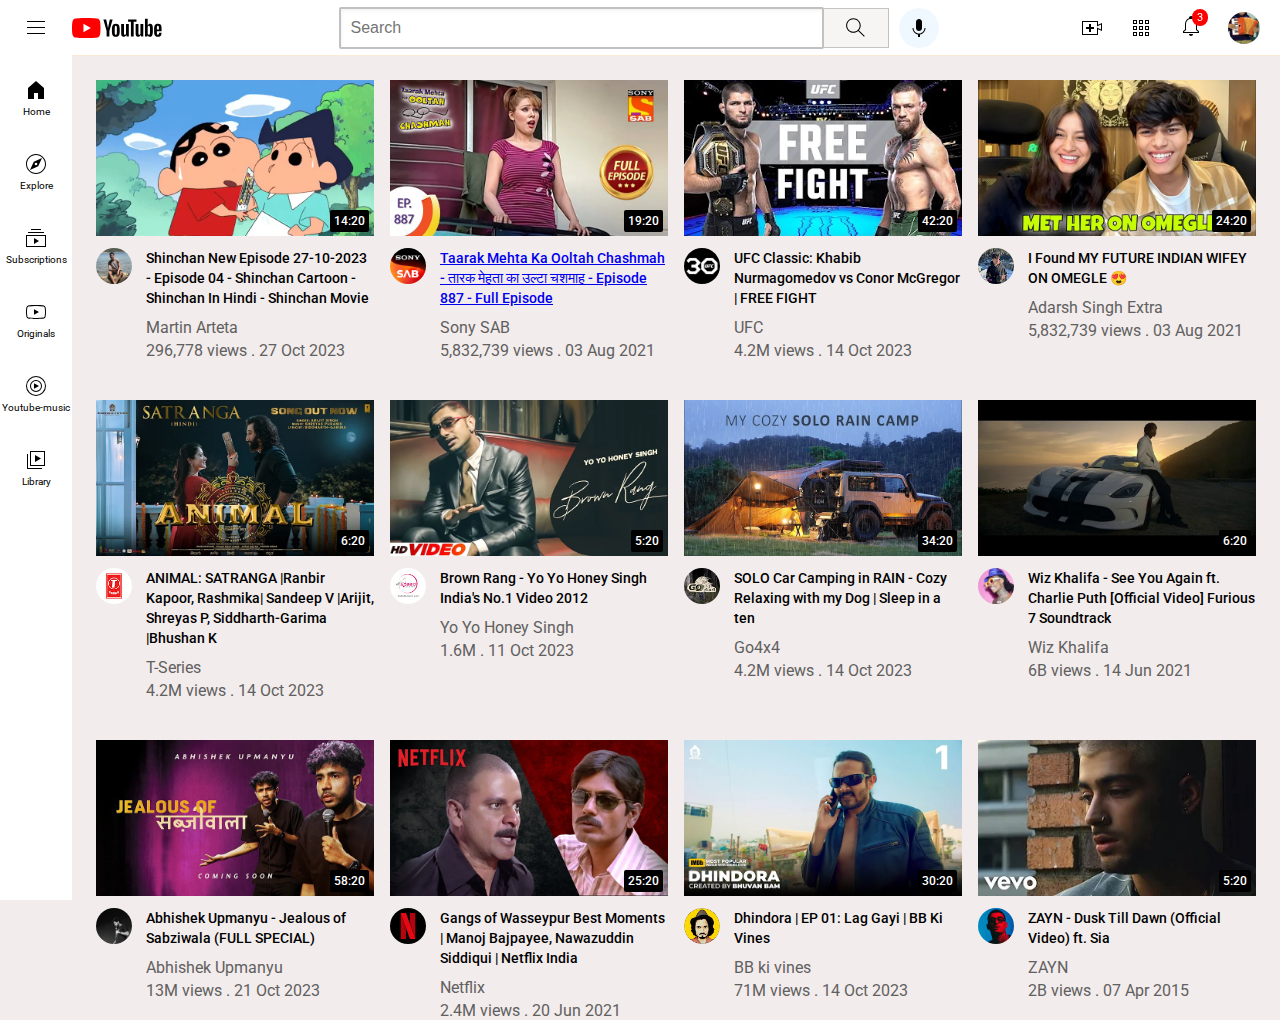
==== index.html @ 8744bdf4 "Update and rename youtube.html to index.html" ====
<!DOCTYPE html>
<html>
<head>
    <title>Youtube.com Clone</title>

    <link rel="preconnect" href="https://fonts.googleapis.com">
<link rel="preconnect" href="https://fonts.gstatic.com" crossorigin>
<link href="https://fonts.googleapis.com/css2?family=Roboto:wght@400;500;700&display=swap" rel="stylesheet">

<link rel="stylesheet" href="styles/general.css">
<link rel="stylesheet" href="styles/header.css">
<link rel="stylesheet" href="styles/video.css">
<link rel="stylesheet" href="styles/sidebar.css">

</head>
<body>

    <div class="header">
        <div class="left-section">
            <img class="hamburger-menu"src="icons/hamburger-menu.svg">
        <img class="youtube-logo"src="icons/youtube-logo.svg">  </div>
        <div class="middle-section"><input class= "search-bar"type="text" placeholder="Search">
            
         <button class="search-button"><img class="search-icon"src="icons/search.svg">
        <div class="tooltip">Search</div>
        </button>
         <button class="voice-search-button"><img class="voice-search-icon" src="icons/voice-search-icon.svg">
            
     
        </button>
        
        </div>
        <div class="right-section">
            <div class="upload-icon-container">
            <img class="upload-icon" src="icons/upload.svg">
            <div class="tooltrip">Create</div>
            </div>
            <img class="youtube-apps-icon" src="icons/youtube-apps.svg">
            <div class="notification-icon-container">
            <img class="notifications-icon" src="icons/notifications.svg">
            <div class="notification-count">3</div>
        </div>
            <img class="my-channel-icon" src="Profiles/profile_3.jpg">
        </div>
        
    </div>
    <div class="side-bar">
      <div class="sidebar-link"><img src="icons/home.svg">
                  <div>
                    Home</div>
                  </div>
      <div class="sidebar-link"><img src="icons/explore.svg">
        <div>
            Explore</div>
          </div>
      <div class="sidebar-link"><img src="icons/subscriptions.svg">
        <div>
            Subscriptions</div>
          </div>
      <div class="sidebar-link"><img src="icons/originals.svg">
        <div>
            Originals</div>
          </div>
      <div class="sidebar-link"><img src="icons/youtube-music.svg">
        <div>
             Youtube-music
            </div>
          </div>
      <div class="sidebar-link"><img src="icons/library.svg">
        <div>
            Library
        </div>
          </div></div>
    </div>
    
    <div class="video-grid"> 
        <div class="video-preview">
        <div class="thumbnail-row">
            <img class="thumbnail" src="thumbnails/thumbnail-1.webp">
            <div class="video-time">14:20</div>
        </div>
        <div class="video-info-grid"> 
            <div class="channel-picture">
                <img class="profile-picture" src="Profiles/profile_1.jpg">
            </div>
            <div class="video-info">  <p class ="video-title">Shinchan New Episode 27-10-2023 - Episode 04 - Shinchan Cartoon - Shinchan In Hindi - Shinchan Movie</p>
                <p class="video-author">Martin Arteta</p>
                <p class="video-stats">296,778 views . 27 Oct 2023</p>
            </div>
            
          
        </div>
    </div>
    
    
    <div class="video-preview">
        <div class="thumbnail-row">
        <img class="thumbnail" src="thumbnails/thumbnail-2.webp">
        <div class="video-time">19:20</div>
    </div>
    
    <div class="video-info-grid"> 
    <div class="channel-picture">
        <img class="profile-picture" src="Profiles/profile_2.jpg">
       
    </div>
    <div class="video-info">  <p class ="video-title"> <a href="https://www.youtube.com/watch?v=9l6OO-FsqNo&ab_channel=SonySAB " target="_blank">Taarak Mehta Ka Ooltah Chashmah - तारक मेहता का उल्टा चशमाह - Episode 887 - Full Episode</a></p>
        <p class="video-author">Sony SAB</p>
        <p class="video-stats">5,832,739 views . 03 Aug 2021</p>
      </div>
     </div>
    </div>
    
    <div class="video-preview">
        <div class="thumbnail-row">
            <img class="thumbnail" src="thumbnails/thumbnail-5.webp">
            <div class="video-time">42:20</div>
        </div>
        <div class="video-info-grid"> 
            <div class="channel-picture">
                <img class="profile-picture" src="Profiles/profile_5.jpg">
                
            </div>
            <div class="video-info">  <p class ="video-title">UFC Classic: Khabib Nurmagomedov vs Conor McGregor | FREE FIGHT</p>
                <p class="video-author">UFC</p>
                <p class="video-stats">4.2M views . 14 Oct 2023</p>
            </div>
            
          
        </div>
    </div>

    <div class="video-preview">
        <div class="thumbnail-row">
        <img class="thumbnail" src="thumbnails/thumbnail-12.webp">
        <div class="video-time">24:20</div>
    </div>
    
    <div class="video-info-grid"> 
    <div class="channel-picture">
        <img class="profile-picture" src="Profiles/profile_12.jpg">
       
    </div>
    <div class="video-info">  <p class ="video-title">I Found MY FUTURE INDIAN WIFEY ON OMEGLE 😍</p>
        <p class="video-author">Adarsh Singh Extra</p>
        <p class="video-stats">5,832,739 views . 03 Aug 2021</p>
      </div>
     </div>
    </div>

    <div class="video-preview">
        <div class="thumbnail-row">
            <img class="thumbnail" src="thumbnails/thumbnail-14.webp">
            <div class="video-time">6:20</div>
        </div>
        <div class="video-info-grid"> 
            <div class="channel-picture">
                <img class="profile-picture" src="Profiles/profile_14.jpg">
                
            </div>
            <div class="video-info">  <p class ="video-title">ANIMAL: SATRANGA |Ranbir Kapoor, Rashmika| Sandeep V |Arijit, Shreyas P, Siddharth-Garima |Bhushan K</p>
                <p class="video-author">T-Series</p>
                <p class="video-stats">4.2M views . 14 Oct 2023</p>
            </div>
             
          
        </div>
    </div>
    
    <div class="video-preview">
        <div class="thumbnail-row">
        <img class="thumbnail" src="thumbnails/thumbnail-11.webp">
        <div class="video-time">5:20</div>
       
    </div>
    <div class="video-info-grid"> 
    <div class="channel-picture">
        <img class="profile-picture" src="Profiles/profile_11.jpg">
   
    </div>
    <div class="video-info">  <p class ="video-title">Brown Rang - Yo Yo Honey Singh India's No.1 Video 2012</p>
        <p class="video-author">Yo Yo Honey Singh </p>
        <p class="video-stats">1.6M . 11 Oct 2023</p>
      </div>
     </div>
    </div>
    <div class="video-preview">
        <div class="thumbnail-row">
            <img class="thumbnail" src="thumbnails/thumbnail-13.webp">
            <div class="video-time">34:20</div>
        </div>
        <div class="video-info-grid"> 
            <div class="channel-picture">
                <img class="profile-picture" src="Profiles/profile_13.jpg">
                
            </div>
            <div class="video-info">  <p class ="video-title">SOLO Car Camping in RAIN - Cozy Relaxing with my Dog | Sleep in a ten</p>
                <p class="video-author">Go4x4</p>
                <p class="video-stats">4.2M views . 14 Oct 2023</p>
            </div>
            
          
        </div>
    </div>
    
    
    <div class="video-preview">
        <div class="thumbnail-row">
            <img class="thumbnail" src="thumbnails/thumbnail-6.webp">
            <div class="video-time">6:20</div>
        </div>
        <div class="video-info-grid"> 
            <div class="channel-picture">
                <img class="profile-picture" src="Profiles/profile_6.jpg">
            </div>
            <div class="video-info">  <p class ="video-title">Wiz Khalifa - See You Again ft. Charlie Puth [Official Video] Furious 7 Soundtrack</p>
                <p class="video-author">Wiz Khalifa </p>
                <p class="video-stats">6B views . 14 Jun 2021</p>
            </div>
            
          
        </div>
    </div>
    <div class="video-preview">
        <div class="thumbnail-row">
            <img class="thumbnail" src="thumbnails/thumbnail-7.webp">
            <div class="video-time">58:20</div>
        </div>
        <div class="video-info-grid"> 
            <div class="channel-picture">
                <img class="profile-picture" src="Profiles/profile_7.jpg">
                
            </div>
            <div class="video-info">  <p class ="video-title">Abhishek Upmanyu - Jealous of Sabziwala (FULL SPECIAL)</p>
                <p class="video-author">Abhishek Upmanyu</p>
                <p class="video-stats">13M views . 21 Oct 2023</p>
            </div>
            
          
        </div>
    </div>
    <div class="video-preview">
        <div class="thumbnail-row">
            <img class="thumbnail" src="thumbnails/thumbnail-8.webp">
            <div class="video-time">25:20</div>
        </div>
        <div class="video-info-grid"> 
            <div class="channel-picture">
                <img class="profile-picture" src="Profiles/profile_8.jpg">
            </div>
            <div class="video-info">  <p class ="video-title">Gangs of Wasseypur Best Moments | Manoj Bajpayee, Nawazuddin Siddiqui | Netflix India</p>
                <p class="video-author">Netflix</p>
                <p class="video-stats">2.4M views . 20 Jun 2021</p>
            </div>
        </div>
    </div>
    <div class="video-preview">
        <div class="thumbnail-row">
            <img class="thumbnail" src="thumbnails/thumbnail-9.webp">
            <div class="video-time">30:20</div>
        </div>
        <div class="video-info-grid"> 
            <div class="channel-picture">
                <img class="profile-picture" src="Profiles/profile_9.jpg">
                
            </div>
            <div class="video-info">  <p class ="video-title">Dhindora | EP 01: Lag Gayi | BB Ki Vines</p>
                <p class="video-author">BB ki vines</p>
                <p class="video-stats">71M views . 14 Oct 2023</p>
            </div>
            
          
        </div>
    </div>
    
    
    <div class="video-preview">
        <div class="thumbnail-row">
        <img class="thumbnail" src="thumbnails/thumbnail-10.webp">
        <div class="video-time">5:20</div>
    </div>
    <div class="video-info-grid"> 
    <div class="channel-picture">
        <img class="profile-picture" src="Profiles/profile_10.jpg">
    </div>
    <div class="video-info">  <p class ="video-title">ZAYN - Dusk Till Dawn (Official Video) ft. Sia</p>
        <p class="video-author">ZAYN </p>
        <p class="video-stats">2B views . 07 Apr 2015</p>
      </div>
     </div>
    </div>
</div>
   



</body>

</html>
---- styles/general.css ----
p{
   
    margin-top:0;
    margin-bottom:0;
 } 

 body{
   font-family:Roboto,Arial;
    margin:0;
    padding-top:80px;
    padding-left:96px;
    padding-right:24px;
    background-color: rgb(243, 236, 236);
 }
---- styles/header.css ----
.header{
    height: 55px;
    display:flex;
    flex-direction:row;
    justify-content:space-between;

    position:fixed;
    top:0;
    left:0;
    right:0;
    z-index:100;




    background-color:white;
    border-bottom-width:1px;
    border-bottom-style:solid;
    border-bottom-color:antiquewhite;

}

.left-section{
 
   
    display:flex;
    align-items: center;
}
.hamburger-menu{
    height:24px;

    margin-left:24px;
    margin-right:24px
}
.youtube-logo{
    height:20px;
}

.middle-section{
    flex:1;
    margin-left:70px;
    margin-right:35px;
    max-width:600px;
    display:flex;
    align-items:center;
}

.search-bar{
    flex:1;
    height:36px;
    padding-left:10px;
    font-size:16px;
    border-style:solid;
    border-color:rgb(192,192,192);
    border-radius:2px;
    box-shadow:inset 1px 2px 3px rgba(0,0,0,0.05);
    width:0;
}
.search-bar::placeholder{
   
    font-size:16px;
}

.right-section{
    margin-right:20px;
    width:180px;
    display:flex;
    align-items:center;
    justify-content: space-between;
    flex-shrink:0;

}
.search-button{
    height:40px;
    width:66px;
    background-color: rgb(247, 244, 244);
    border-width:1px;
    border-style:solid;
    border-color:rgb(194, 194, 194);
    margin-left:-1px;
    margin-right:10px;
    
}
.search-button,.voice-search-button,.upload-icon-container {
    display:flex;
    justify-content:center;
    align-items:center;
    position:relative;

}

.search-button .tooltip, .voice-search-button:hover .tooltip, .upload-icon-container .tooltrip{
    position:absolute;
    background-color: grey;
    color:white;
    padding-top:4px;
    padding-bottom:4px ;
    padding-right:8px ;
    padding-left: 8px;
    border-radius:2px;
    font-size:12px;
    bottom:-30px;
    opacity:0;
    transition:opacity 0.15s;
    pointer-events: none;
    white-space:nowrap;



}
.search-button:hover .tooltip,.voice-search-button:hover .tooltip ,.upload-icon-container:hover .tooltrip{
    opacity: 1;
}

.voice-search-button{
    height:40px;
    width:40px;
    border-radius: 20px;
    border:none;
    background-color:aliceblue;

}
.voice-search-icon{
    height:24px;
   
}

.search-icon{
    height:25px;
  
}

.upload-icon{
    height:24px;
}
.youtube-apps-icon{
 height:24px;
}

.notifications-icon{
 height:24px;

}
.notification-icon-container{
    position: relative;
}
.notification-count{
    position:absolute;
    top:-5px;
    right:-5px;
    background-color:red;
    color:white;
    font-family:Roboto,Arial;
    font-size:11px;
    padding-left:5px;
    padding-right:5px;
    padding-top:2px;
    padding-bottom:2px;
    border-radius:10px;
}
.my-channel-icon{
    height:32px;
    border-radius:16px;
}
---- styles/video.css ----
.thumbnail{
        width:100%;
        
    }

   

      
        .video-info-grid{
        display:grid;
         grid-template-columns:50px 1fr;
        }

     
       .profile-picture{
        width:36px;
        border-radius:50px;
        }

      .video-title{
        margin-top:0px;
        font-size:14px;
        font-weight:500;
        line-height:20px;
        margin-bottom:10px
      }

      .thumbnail-row{
        margin-bottom: 8px;
        position: relative;
      }
      .video-author,.video-stats{
        font: size 12px;
        color:rgb(96,96,96);
      }
     .video-author{
        margin-bottom:4px;
     }

    .video-grid{
        display:grid;
        grid-template-columns: 1fr 1fr 1fr;
        column-gap:16px;
        row-gap:40px;
    }
@media(max-width:750px){
.video-grid{
  grid-template-columns:1fr 1fr;
}
}
@media(min-width:751px) and(max-width:999px)
{
  .video-grid{
    grid-template-columns:1fr 1fr 1fr;
  }
}

@media(min-width:1000px){
  .video-grid{
    grid-template-columns: 1fr 1fr 1fr 1fr;
  }
}
    .video-time{
     
      font-size:12px;
      font-weight:500;
      padding-left:4px;
      padding-right:4px;
      padding-top:4px;
      padding-bottom:4px;
      border-radius:2px;
      background-color:black;
      color:white;
      position: absolute;
      bottom:8px;
      right:5px;
    }
---- styles/sidebar.css ----
.side-bar{
    position:fixed;
    left:0px;
    bottom:0;
    top:55px;
    background-color:white;
    width:72px;
    z-index:200;
    padding-top:5px
}
.sidebar-link{
    height:74px;
    display:flex;
    justify-content:center;
    align-items:center;
    flex-direction:column;
    cursor: pointer;


   
}
.sidebar-link:hover{
    background-color:rgb(186, 224, 236);

}

.sidebar-link img{
    height:24px;
    margin-bottom:4px

}
.sidebar-link div{
    font-family:Roboto,Arial;
    font-size:10px;

}
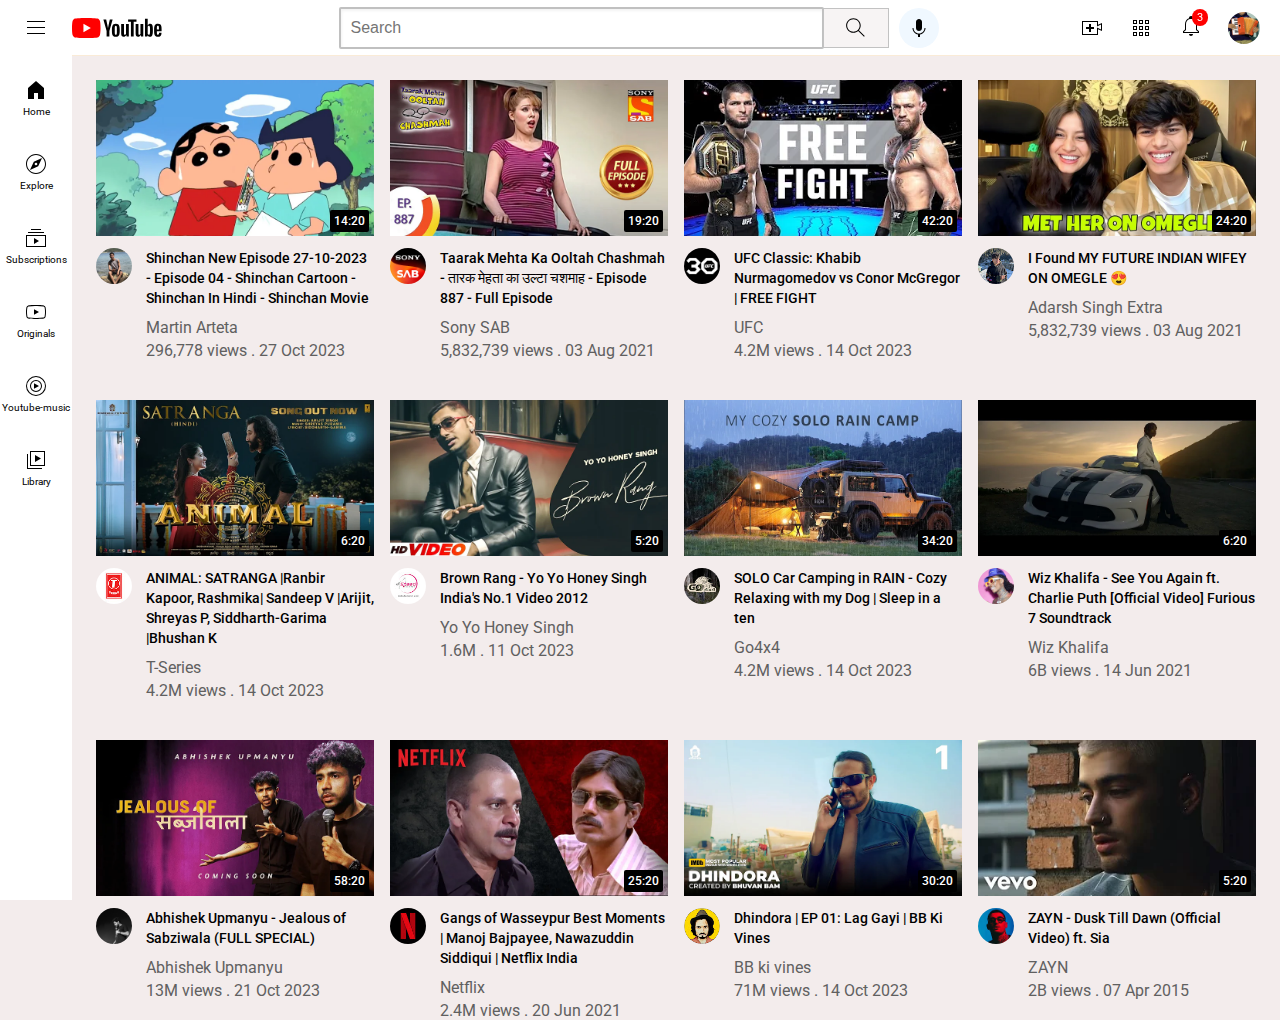
==== commit dea3e8bd: "Update index.html" ====
--- a/index.html
+++ b/index.html
@@ -104,7 +104,7 @@
         <img class="profile-picture" src="Profiles/profile_2.jpg">
        
     </div>
-    <div class="video-info">  <p class ="video-title"> <a href="https://www.youtube.com/watch?v=9l6OO-FsqNo&ab_channel=SonySAB " target="_blank">Taarak Mehta Ka Ooltah Chashmah - तारक मेहता का उल्टा चशमाह - Episode 887 - Full Episode</a></p>
+    <div class="video-info">  <p class ="video-title">Taarak Mehta Ka Ooltah Chashmah - तारक मेहता का उल्टा चशमाह - Episode 887 - Full Episode</p>
         <p class="video-author">Sony SAB</p>
         <p class="video-stats">5,832,739 views . 03 Aug 2021</p>
       </div>
